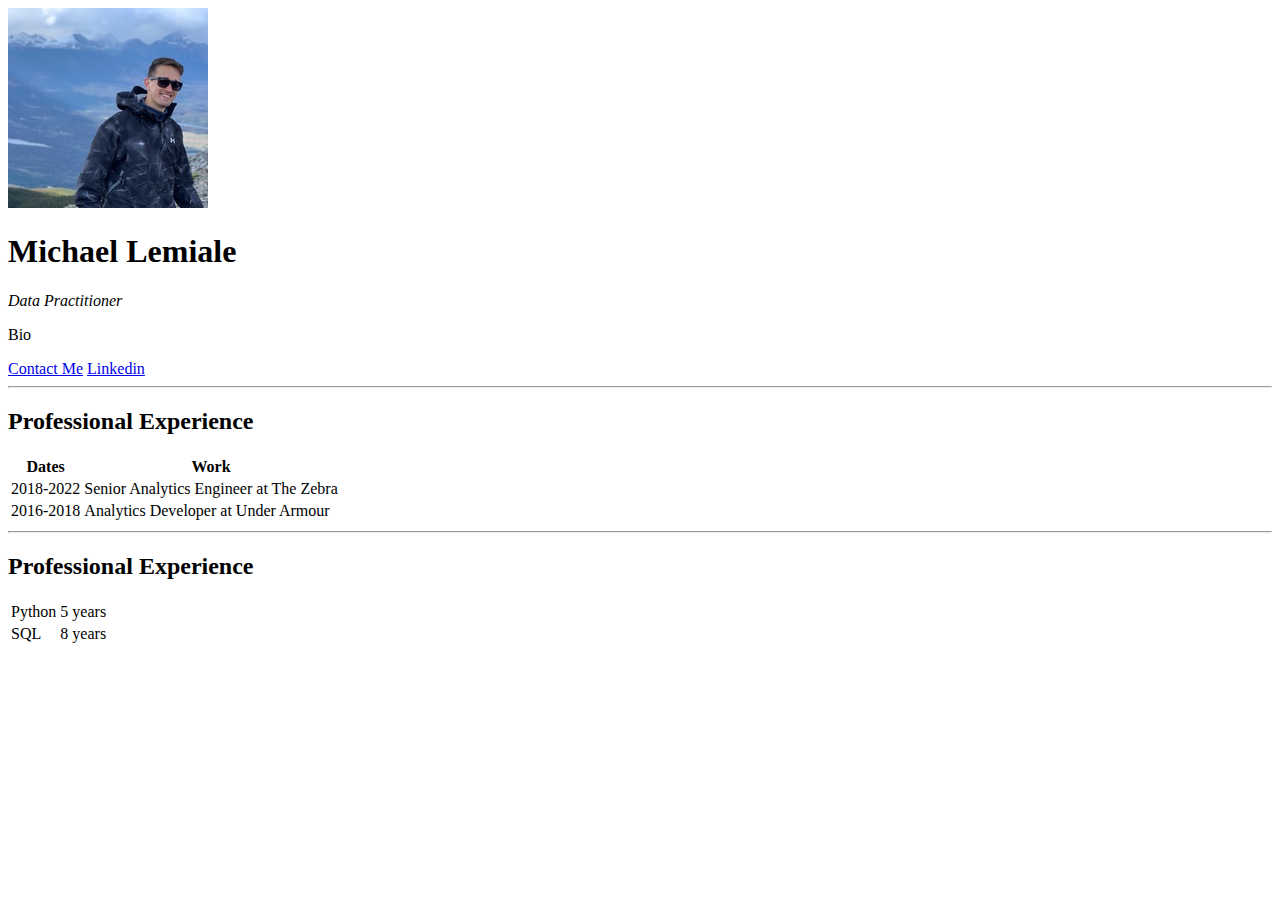
==== index.html @ ad448b84 "init" ====
<!DOCTYPE html>
<html lang="en">
<head>
    <meta charset="UTF-8">
    <meta name="viewport" content="width=device-width, initial-scale=1.0">
    <meta name="description" content="My personal site">
    <title>Michael Lemiale</title>
</head>
<body>
    <img src="./images/michael-lemiale.jpeg" alt="michael lemiale profile picture">
    <h1>Michael Lemiale</h1>
    <p><em>Data Practitioner</em></p>
    <p>Bio</p>
    <a href="./contact_me.html">Contact Me</a>
    <a href="https://www.linkedin.com/in/michael-lemiale-85a61057/">Linkedin</a>
    <hr>
    <h2>Professional Experience</h2>
    <table>
        <thead>
            <tr>
                <th>Dates</th>
                <th>Work</th>
            </tr>
        </thead>
        <tbody>
            <tr>
                <td>2018-2022</td>
                <td>Senior Analytics Engineer at The Zebra</td>
            </tr>
            <tr>
                <td>2016-2018</td>
                <td>Analytics Developer at Under Armour</td>
            </tr>
        </tbody>
    </table>
    <hr>
    <h2>Professional Experience</h2>
    <table>
        <tbody>
            <tr>
                <td>Python</td>
                <td>5 years</td>
            </tr>
            <tr>
                <td>SQL</td>
                <td>8 years</td>
            </tr>
        </tbody>
    </table>
</body>
</html>
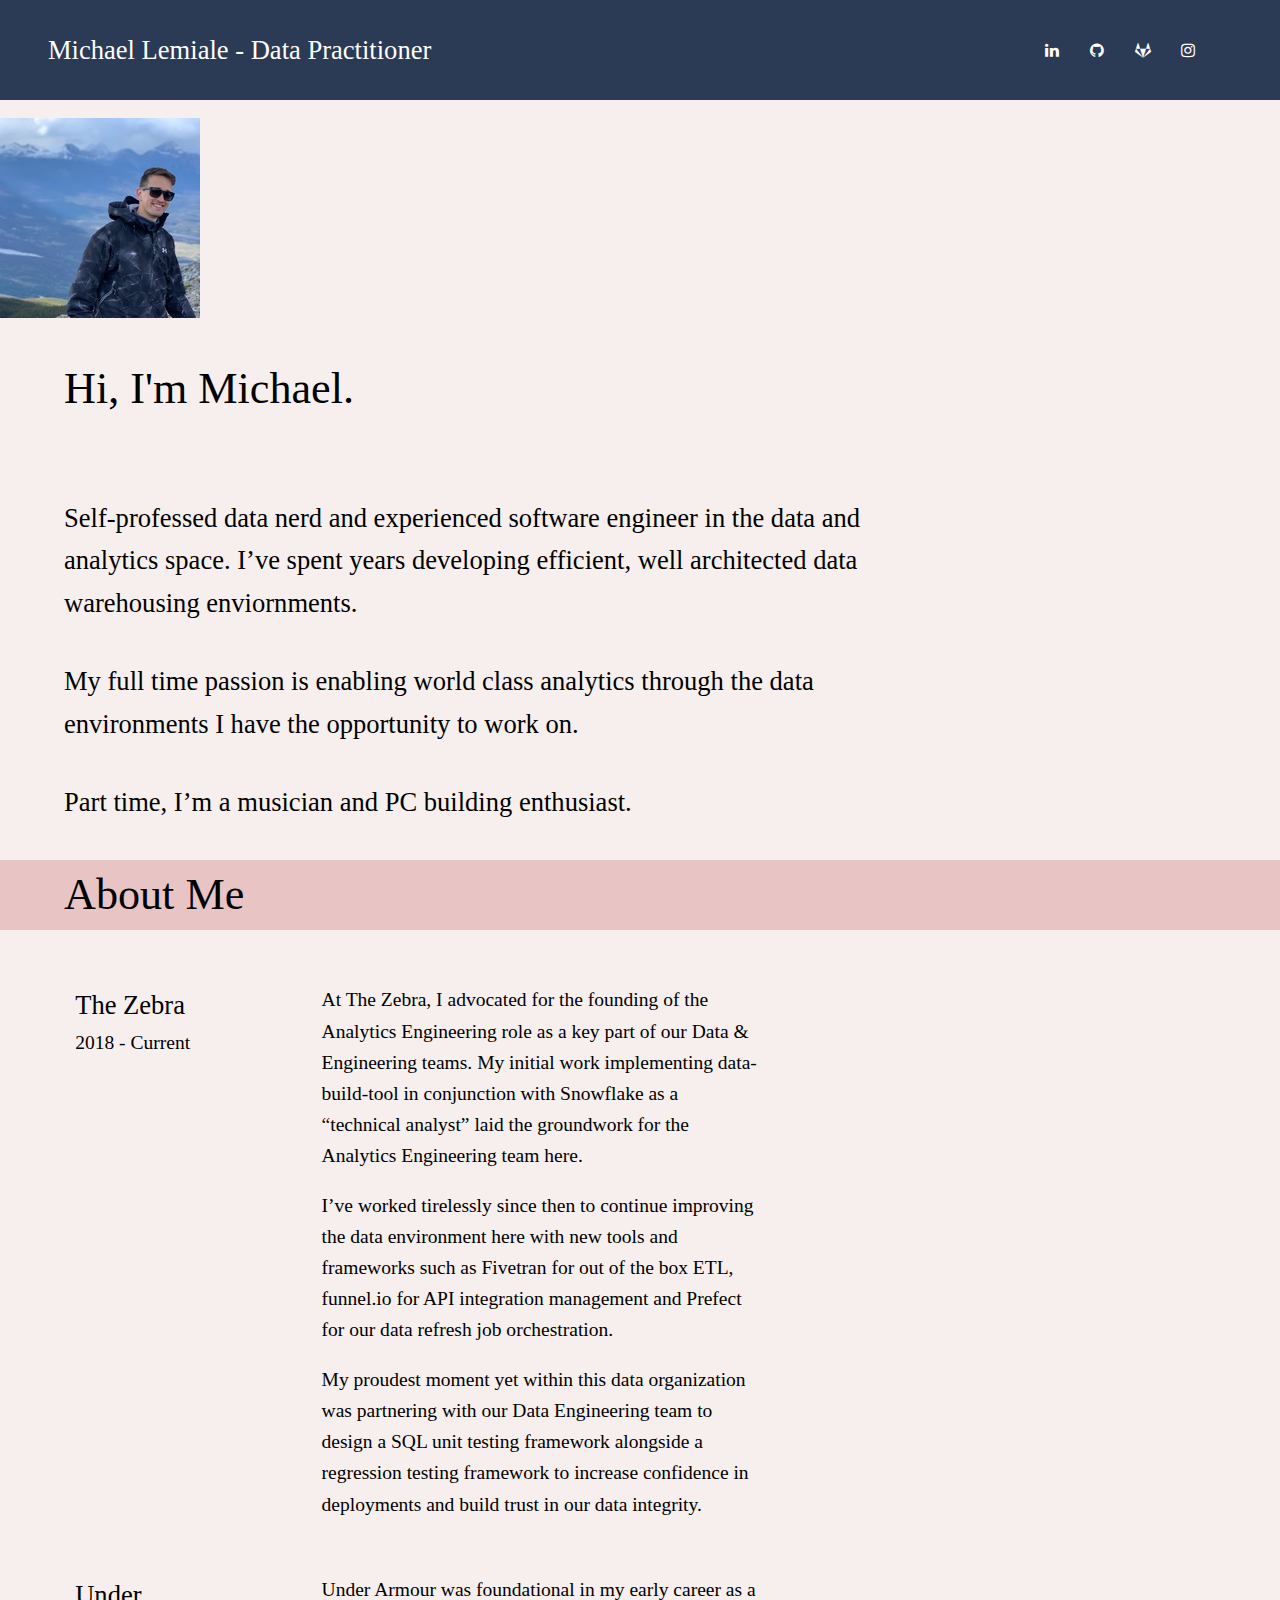
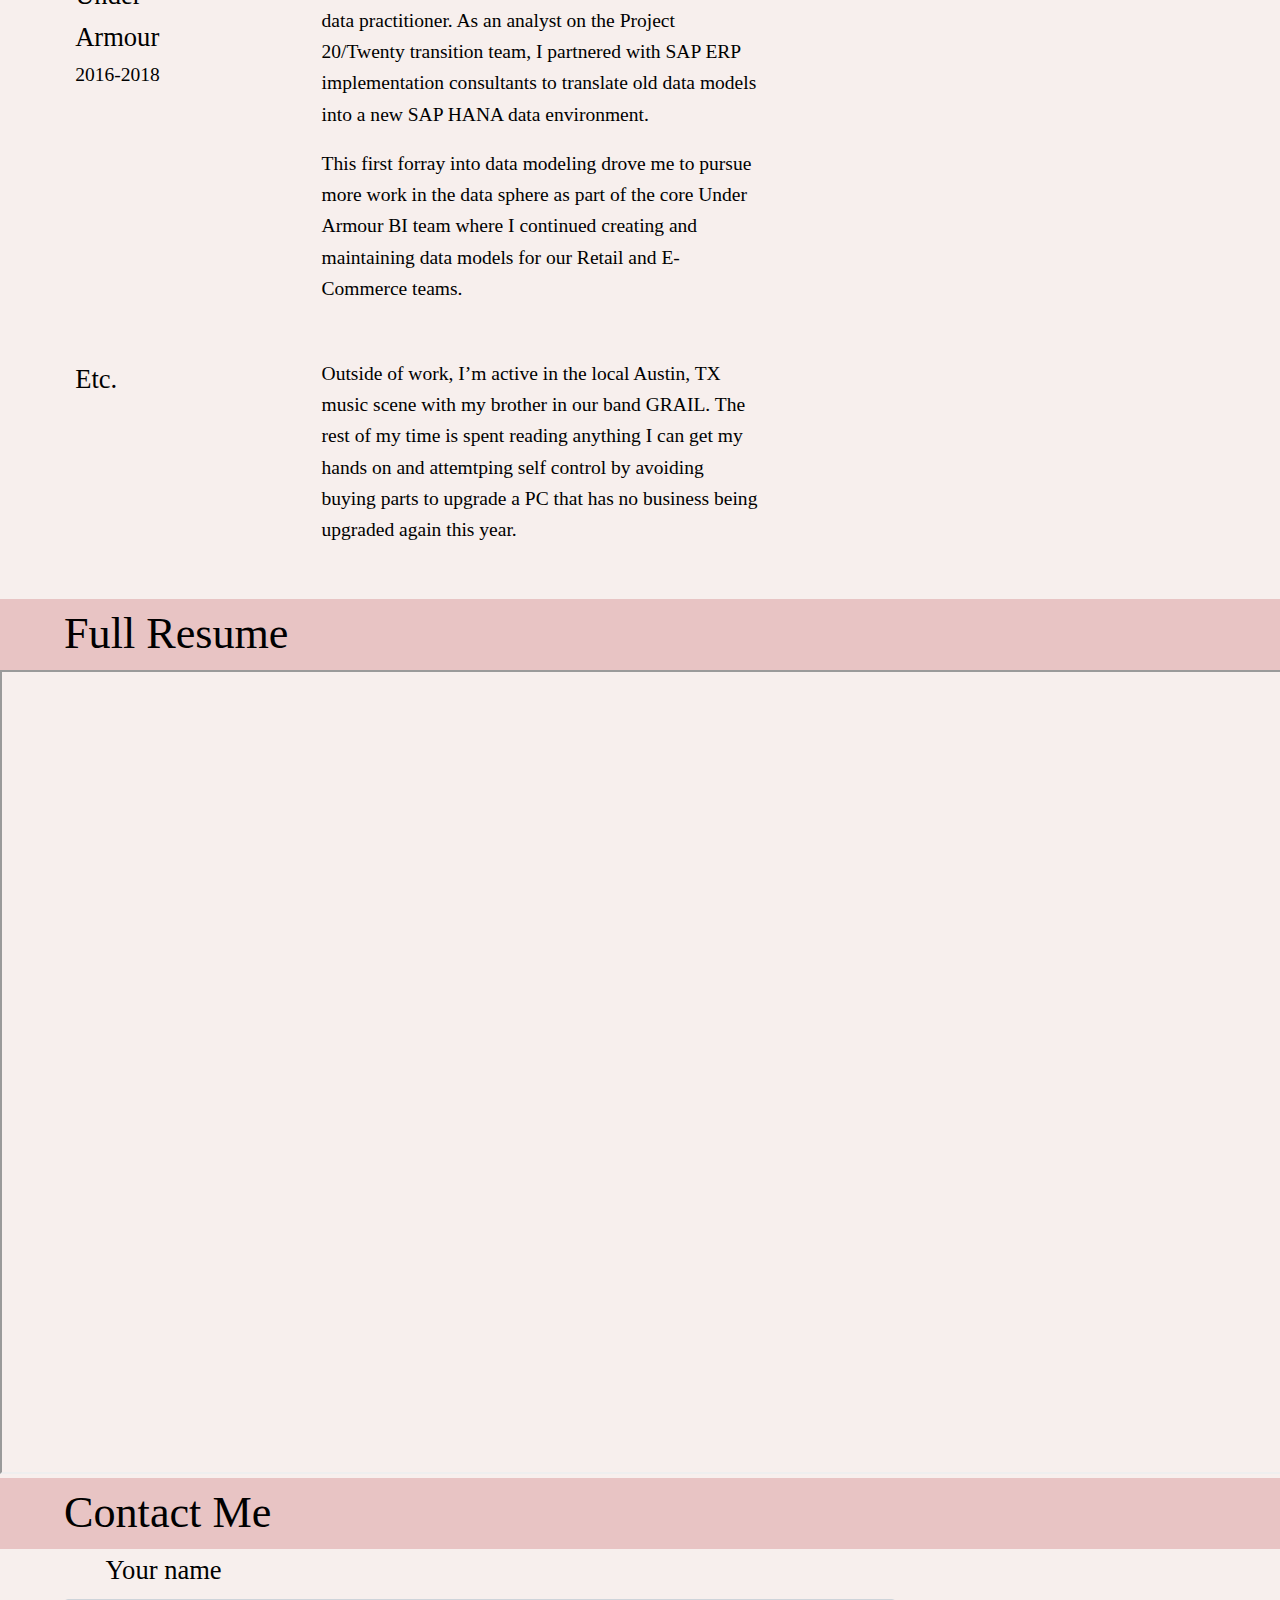
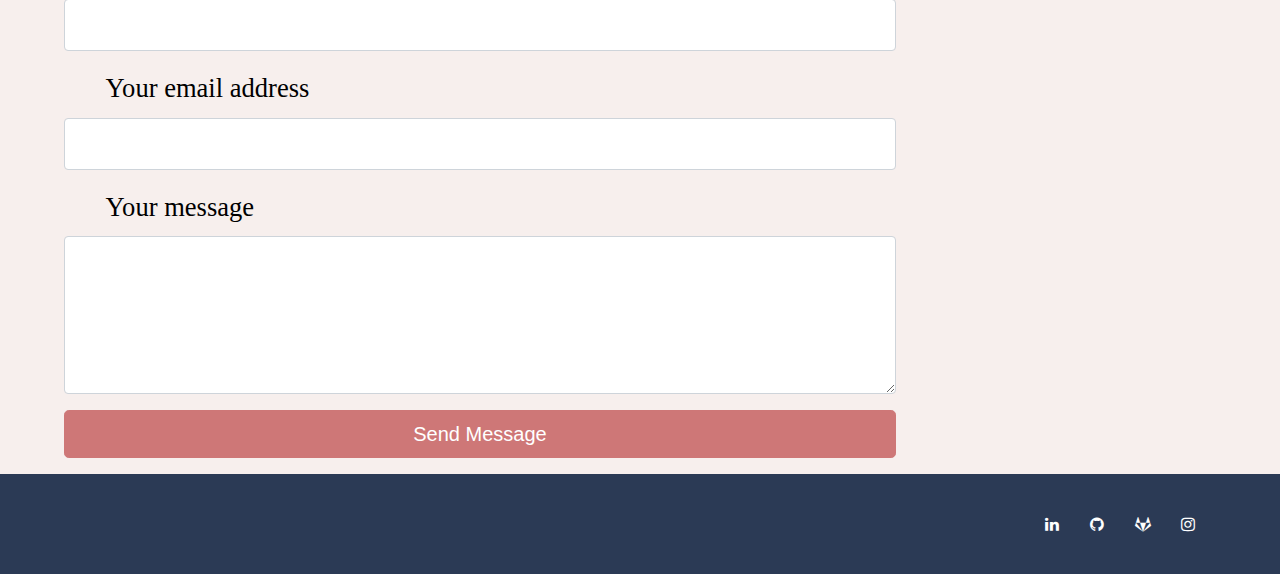
==== commit ed1d7db5: "updated cv" ====
--- a/index.html
+++ b/index.html
@@ -3,49 +3,128 @@
 <head>
     <meta charset="UTF-8">
     <meta name="viewport" content="width=device-width, initial-scale=1.0">
-    <meta name="description" content="My personal site">
+    <meta name="description" content="My personal CV site">
+    <link rel="stylesheet" type="text/css" href="./css/styles.css">
+    <link rel="stylesheet" href="https://cdnjs.cloudflare.com/ajax/libs/font-awesome/4.7.0/css/font-awesome.min.css">
+    <link rel="icon" href="./favicon.ico">
     <title>Michael Lemiale</title>
 </head>
 <body>
-    <img src="./images/michael-lemiale.jpeg" alt="michael lemiale profile picture">
-    <h1>Michael Lemiale</h1>
-    <p><em>Data Practitioner</em></p>
-    <p>Bio</p>
-    <a href="./contact_me.html">Contact Me</a>
-    <a href="https://www.linkedin.com/in/michael-lemiale-85a61057/">Linkedin</a>
-    <hr>
-    <h2>Professional Experience</h2>
-    <table>
-        <thead>
-            <tr>
-                <th>Dates</th>
-                <th>Work</th>
-            </tr>
-        </thead>
-        <tbody>
-            <tr>
-                <td>2018-2022</td>
-                <td>Senior Analytics Engineer at The Zebra</td>
-            </tr>
-            <tr>
-                <td>2016-2018</td>
-                <td>Analytics Developer at Under Armour</td>
-            </tr>
-        </tbody>
-    </table>
-    <hr>
-    <h2>Professional Experience</h2>
-    <table>
-        <tbody>
-            <tr>
-                <td>Python</td>
-                <td>5 years</td>
-            </tr>
-            <tr>
-                <td>SQL</td>
-                <td>8 years</td>
-            </tr>
-        </tbody>
-    </table>
+    <header>
+        <div class="header-element-container">
+            <div class="header-text">
+                <h2>Michael Lemiale - Data Practitioner</h2>
+            </div>
+            <div class="social-icons">
+                <a href="https://www.linkedin.com/in/michael-lemiale/" class="fa fa-linkedin"></a>
+                <a href="https://github.com/michael-lemiale" class="fa fa-github"></a>
+                <a href="https://gitlab.com/michael.lemiale" class="fa fa-gitlab"></a>
+                <a href="https://www.instagram.com/lemeoooow/" class="fa fa-instagram"></a>
+        </div>
+    </header>
+    <div class="beeg-div">
+        <div class="top-container">
+            <div>
+                <img src="./images/me.jpeg" alt="me">
+            </div>            
+            <div>
+                <h1>Hi, I'm Michael.</h1>
+            </div>
+            <div>
+                <h2>Self-professed data nerd and experienced software engineer in the data and analytics space. I’ve spent years developing efficient, well architected data warehousing enviornments.</h2>
+                <h2>My full time passion is enabling world class analytics through the data environments I have the opportunity to work on.</h2>
+                <h2>Part time, I’m a musician and PC building enthusiast.</h2>
+            </div>
+        </div>
+        <div class="middle-container">
+            <div class="divider">
+                <h1>About Me</h1>
+            </div>
+            <br><br><br>
+            <div class="zebra-container">
+                <div class="zebra-left">
+                    <h2>The Zebra</h2>
+                    <p>2018 - Current</p>
+                </div>
+                <div class="zebra-right">
+                    <p>At The Zebra, I advocated for the founding of the Analytics Engineering role as a key part of our Data & Engineering teams. My initial work implementing data-build-tool in conjunction with Snowflake as a “technical analyst” laid the groundwork for the Analytics Engineering team here.</p>
+                    <br>
+                    <p>I’ve worked tirelessly since then to continue improving the data environment here with new tools and frameworks such as Fivetran for out of the box ETL, funnel.io for API integration management and Prefect for our data refresh job orchestration.</p>
+                    <br>
+                    <p>My proudest moment yet within this data organization was partnering with our Data Engineering team to design a SQL unit testing framework alongside a regression testing framework to increase confidence in deployments and build trust in our data integrity.</p>
+                </div>
+            </div>
+            <br><br><br>
+            <div class="ua-container">
+                <div class="ua-left">
+                    <h2>Under Armour</h2>
+                    <p>2016-2018</p>
+                </div>
+                <div class="ua-right">
+                    <p>Under Armour was foundational in my early career as a data practitioner. As an analyst on the Project 20/Twenty transition team, I partnered with SAP ERP implementation consultants to translate old data models into a new SAP HANA data environment.</p>
+                    <br>
+                    <p>This first forray into data modeling drove me to pursue more work in the data sphere as part of the core Under Armour BI team where I continued creating and maintaining data models for our Retail and E-Commerce teams.</p>
+                </div>
+            </div>
+            <br><br><br>
+            <div class="etc-container">
+                <div class="etc-left">
+                    <h2>Etc.</h2>
+                </div>
+                <div class="etc-right">
+                    <p>Outside of work, I’m active in the local Austin, TX music scene with my brother in our band GRAIL. The rest of my time is spent reading anything I can get my hands on and attemtping self control by avoiding buying parts to upgrade a PC that has no business being upgraded again this year.</p>
+                </div>            
+            </div>
+        </div>
+    </div>
+    <br><br><br>
+    <div class="bottom-container">
+        <div class="divider">
+            <h1>Full Resume</h1>
+        </div>
+        <iframe src="./files/resume.pdf" width="100%" height=800px></iframe>
+    </div>
+    <div class="last-container">
+        <div class="divider">
+            <h1>Contact Me</h1>
+        </div>
+        <div id="fcf-form">
+            <form id="fcf-form-id" class="fcf-form-class" action="https://formsubmit.co/recaps-ducat.04@icloud.com" method="POST">
+                <div class="fcf-form-group">
+                    <label for="Name" class="fcf-label">Your name</label>
+                    <div class="fcf-input-group">
+                        <input type="text" id="Name" name="Name" class="fcf-form-control" required>
+                    </div>
+                </div>
+                <div class="fcf-form-group">
+                    <label for="Email" class="fcf-label">Your email address</label>
+                    <div class="fcf-input-group">
+                        <input type="email" id="Email" name="Email" class="fcf-form-control" required>
+                    </div>
+                </div>
+                <div class="fcf-form-group">
+                    <label for="Message" class="fcf-label">Your message</label>
+                    <div class="fcf-input-group">
+                        <textarea id="Message" name="Message" class="fcf-form-control" rows="6" maxlength="3000" required></textarea>
+                    </div>
+                </div>
+                <div class="fcf-form-group">
+                    <button type="submit" id="fcf-button" class="fcf-btn fcf-btn-primary fcf-btn-lg fcf-btn-block">Send Message</button>
+                </div>
+                <input type="hidden" name="_next" value="https://michael-lemiale.dev/pages/thankyou.html">
+            </form>
+            </div>        
+    </div>
+    <footer>
+        <div class="header-element-container">
+            <div class="header-text">
+            </div>
+            <div class="social-icons">
+                <a href="https://www.linkedin.com/in/michael-lemiale/" class="fa fa-linkedin"></a>
+                <a href="https://github.com/michael-lemiale" class="fa fa-github"></a>
+                <a href="https://gitlab.com/michael.lemiale" class="fa fa-gitlab"></a>
+                <a href="https://www.instagram.com/lemeoooow/" class="fa fa-instagram"></a>
+        </div>
+    </footer>
 </body>
-</html>
+</html>--- a/css/styles.css
+++ b/css/styles.css
@@ -0,0 +1,276 @@
+@font-face {
+    font-family: eb_garamond;
+    src: url('./fonts/EB_Garamond/EBGaramond-VariableFont_wght.ttf') format('ttf');
+}
+
+body {
+    background-color: #F7EFED;
+    margin: 0;
+    overflow-wrap: break-word;
+}
+
+header {
+    background-color: #2B3A55;
+    color: white;
+}
+
+footer {
+    background-color:#2B3A55;
+}
+
+h1 {
+    font-size: calc((3 - 1) * 1.1vw + 1rem);
+}
+
+h2 {
+    font-size: calc((1.75 - 1) * 1.1vw + 1rem);
+}
+
+p {
+    font-size: calc((1.25 - 1) * 1.1vw + 1rem);    
+}
+
+h1, h2, h3, h4, p {
+    font-family: eb_garamond;
+    font-weight: 200;
+    margin-top: 0;
+    margin-bottom: 0;
+    line-height: 1.6;
+    padding-left: 5%;
+    padding-right: 30%;
+}
+
+img {
+    text-align: left;
+    float: left;
+}
+
+.header-element-container {
+    display: grid;
+    grid-template-columns: 3fr 1fr;
+}
+
+.header-text {
+    text-align: left;
+    display: flex;
+    align-items: center;
+    height: 100px;
+    width: 100%;    
+}
+
+.social-icons {
+    text-align: right;
+    margin-top: 0;
+    margin-bottom: 0;
+    line-height: 1.6;
+    display: flex;
+    justify-content: center;
+    align-items: center;
+    height: 100px;
+    width: 100%;
+}
+
+.fa {
+    font-size: calc((2.1 - 1) * 1.1vw + 1rem);
+    width: calc((3.1 - 1) * 1.1vw + 1rem);
+    text-align: center;
+    text-decoration: none;
+    color: white;    
+  }
+  
+.fa:hover {
+opacity: 0.7;
+}
+
+.top-container {
+    white-space:pre-wrap;
+    width: 100%;
+    height: auto;
+    margin: 0 auto 0 auto;
+    outline:none;
+    display: grid;
+}
+
+.zebra-container {
+    display: grid;
+    grid-template-columns: 1fr 3fr;
+    padding-left: 5%;
+    padding-right: 25%;
+}
+
+.ua-container {
+    display: grid;
+    grid-template-columns: 1fr 3fr;
+    padding-left: 5%;
+    padding-right: 25%;
+}
+
+.etc-container {
+    display: grid;
+    grid-template-columns: 1fr 3fr;
+    padding-left: 5%;
+    padding-right: 25%;
+}
+
+.divider {
+    background-color: #E8C4C4;
+    white-space:pre-wrap;
+    width: 100%;
+    height: auto;
+    margin: 0 auto 0 auto;
+    outline:none;
+    text-align: left;
+    display: grid;
+}
+
+.intro-me {
+    margin: 0;
+}
+
+#fcf-form {
+    display:block;
+}
+
+.fcf-body {
+    margin: 0;
+    font-family: eb_garamond;
+    font-weight: 200;
+    margin-top: 0;
+    margin-bottom: 0;
+    line-height: 1.6;
+    padding-left: 5%;
+    padding-right: 30%;
+    text-align: left;
+}
+
+label {
+    font-family: eb_garamond;
+    font-weight: 200;
+    margin-top: 0;
+    margin-bottom: 0;
+    line-height: 1.6;
+    padding-left: 5%;
+    padding-right: 30%;
+    font-size: calc((1.75 - 1) * 1.1vw + 1rem);
+}
+
+.fcf-form-group {
+    margin-bottom: 1rem;
+    padding-left: 5%;
+    padding-right: 30%; 
+}
+
+.fcf-input-group {
+    position: relative;
+    display: -ms-flexbox;
+    display: flex;
+    -ms-flex-wrap: wrap;
+    flex-wrap: wrap;
+    -ms-flex-align: stretch;
+    align-items: stretch;
+    width: 100%;
+}
+
+.fcf-form-control {
+    display: block;
+    width: 100%;
+    height: calc(1.5em + 0.75rem + 2px);
+    padding: 0.375rem 0.75rem;
+    font-size: 1rem;
+    font-weight: 400;
+    line-height: 1.5;
+    background-color: #fff;
+    background-clip: padding-box;
+    border: 1px solid #ced4da;
+    outline: none;
+    border-radius: 0.25rem;
+    transition: border-color 0.15s ease-in-out, box-shadow 0.15s ease-in-out;
+}
+
+.fcf-form-control:focus {
+    border: 1px solid #313131;
+}
+
+select.fcf-form-control[size], select.fcf-form-control[multiple] {
+    height: auto;
+}
+
+textarea.fcf-form-control {
+    height: auto;
+}
+
+label.fcf-label {
+    display: inline-block;
+    margin-bottom: 0.5rem;
+}
+
+.fcf-btn {
+    display: inline-block;
+    font-weight: 400;
+    color: #212529;
+    text-align: center;
+    vertical-align: middle;
+    cursor: pointer;
+    user-select: none;
+    background-color: transparent;
+    border: 1px solid transparent;
+    padding: 0.375rem 0.75rem;
+    font-size: 1rem;
+    line-height: 1.5;
+    border-radius: 0.25rem;
+    transition: color 0.15s ease-in-out, background-color 0.15s ease-in-out, border-color 0.15s ease-in-out, box-shadow 0.15s ease-in-out;
+}
+
+@media (prefers-reduced-motion: reduce) {
+    .fcf-btn {
+        transition: none;
+    }
+}
+
+.fcf-btn:hover {
+    color: #212529;
+    text-decoration: none;
+}
+
+.fcf-btn:focus, .fcf-btn.focus {
+    outline: 0;
+    box-shadow: 0 0 0 0.2rem rgba(0, 123, 255, 0.25);
+}
+
+.fcf-btn-primary {
+    color: #fff;
+    background-color: #CE7777;
+    border-color: #CE7777;
+}
+
+.fcf-btn-primary:hover {
+    color: #fff;
+    background-color: #E8C4C4;
+    border-color: #E8C4C4;
+}
+
+.fcf-btn-primary:focus, .fcf-btn-primary.focus {
+    color: #fff;
+    background-color: #CE7777;
+    border-color: #CE7777;
+}
+
+.fcf-btn-lg, .fcf-btn-group-lg>.fcf-btn {
+    padding: 0.5rem 1rem;
+    font-size: 1.25rem;
+    line-height: 1.5;
+    border-radius: 0.3rem;
+}
+
+.fcf-btn-block {
+    display: block;
+    width: 100%;
+}
+
+.fcf-btn-block+.fcf-btn-block {
+    margin-top: 0.5rem;
+}
+
+input[type="submit"].fcf-btn-block, input[type="reset"].fcf-btn-block, input[type="button"].fcf-btn-block {
+    width: 100%;
+}